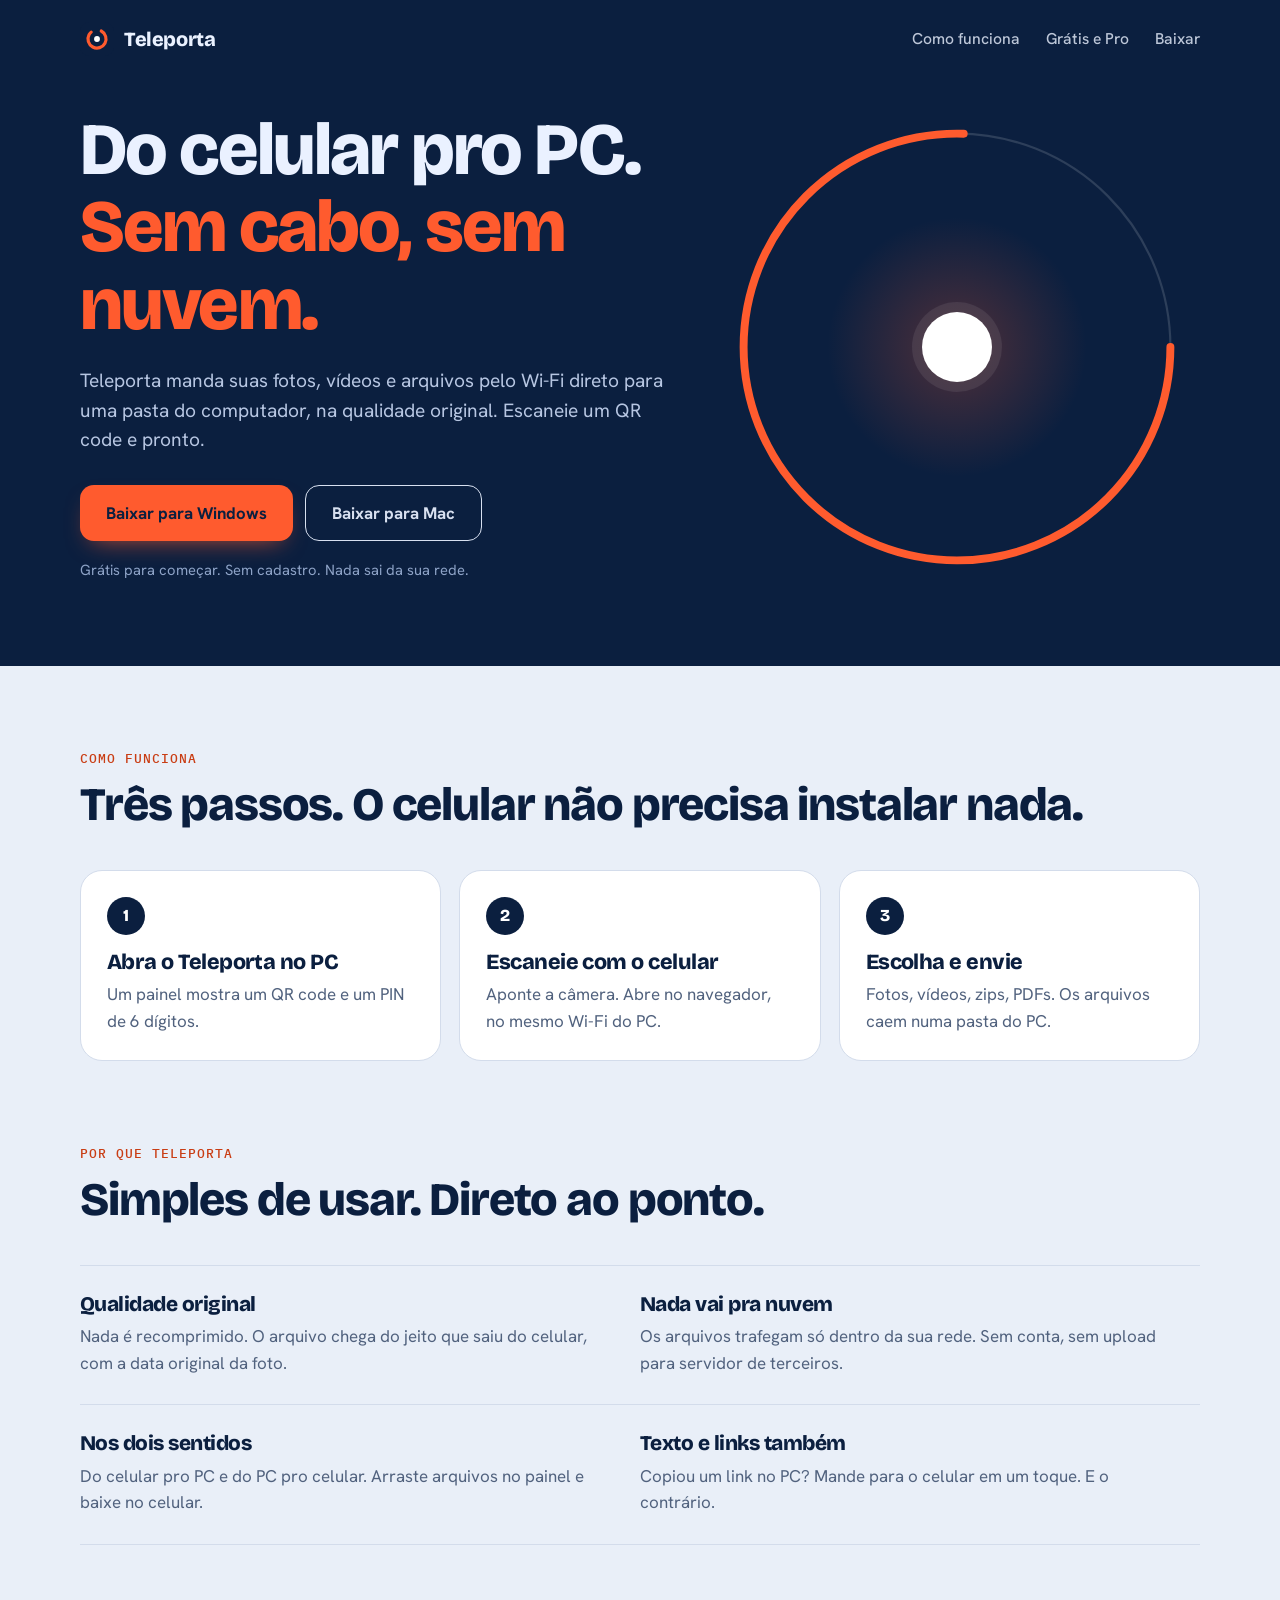
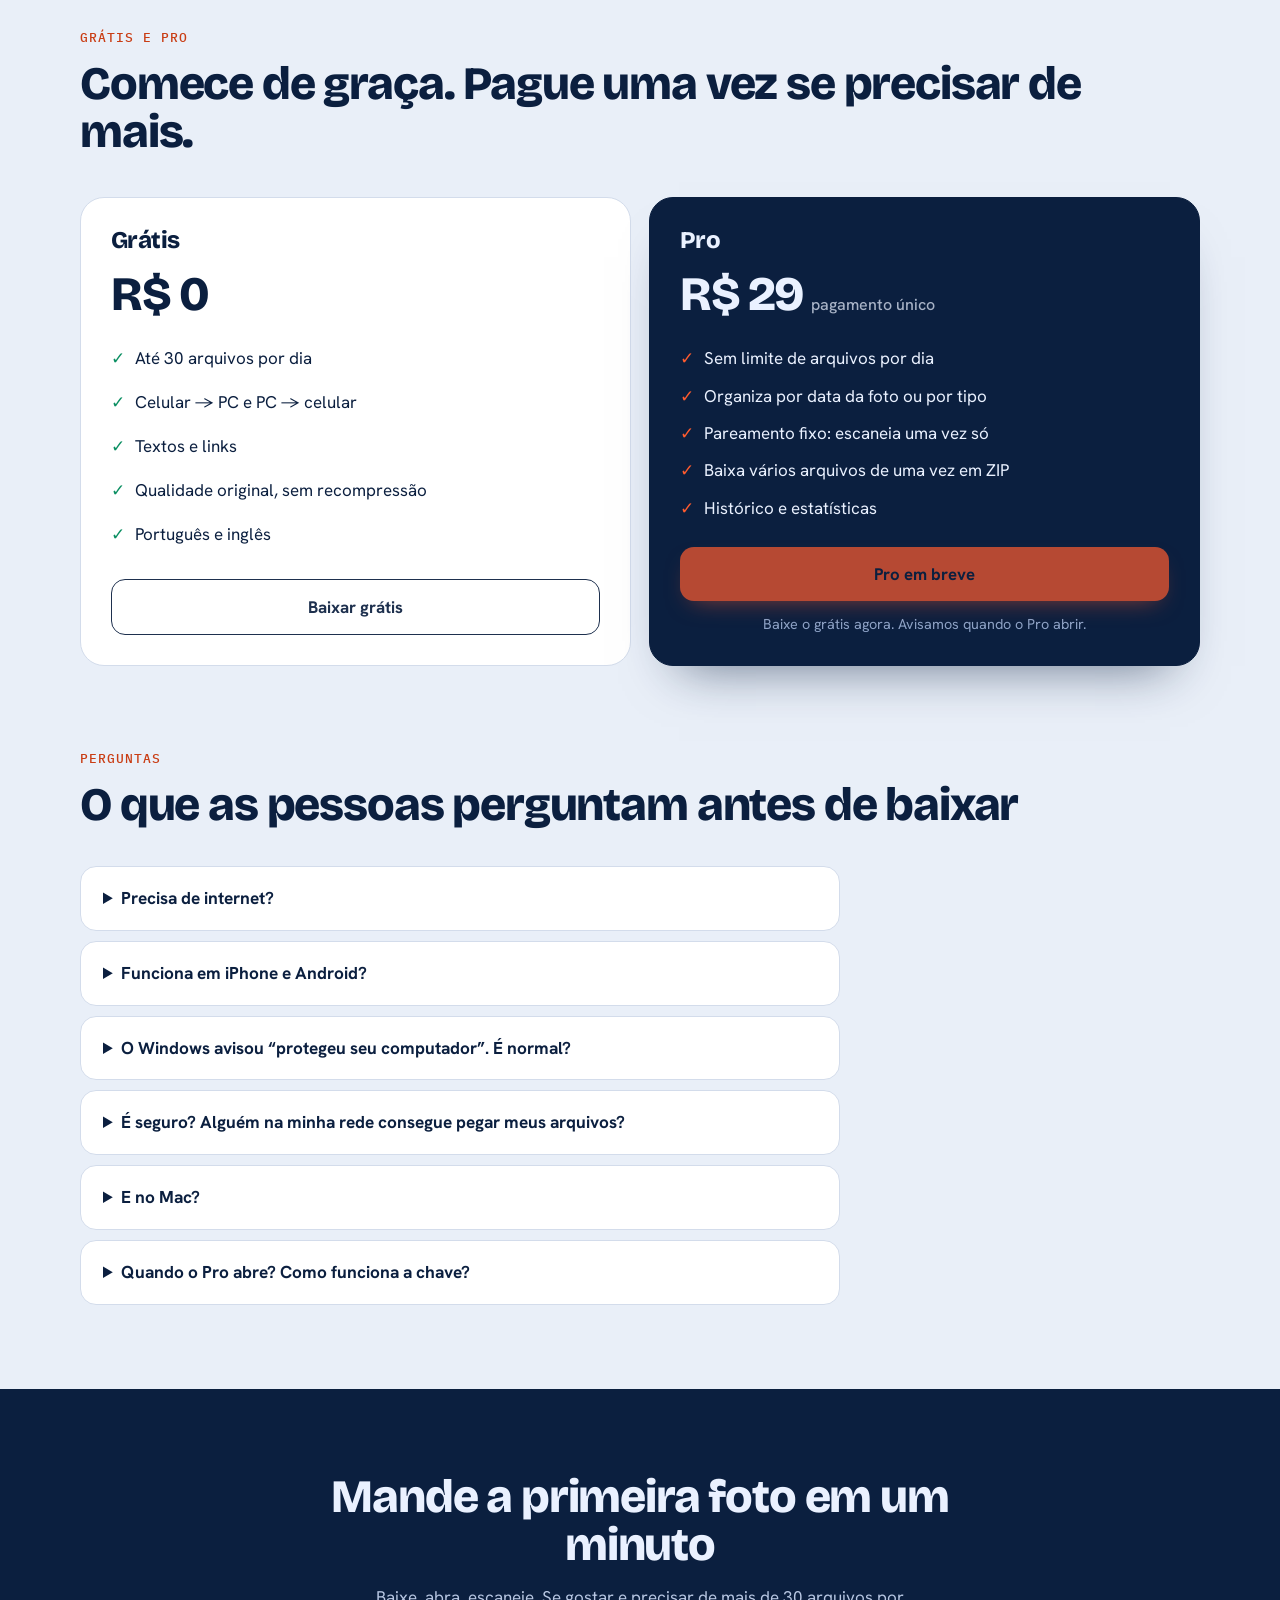
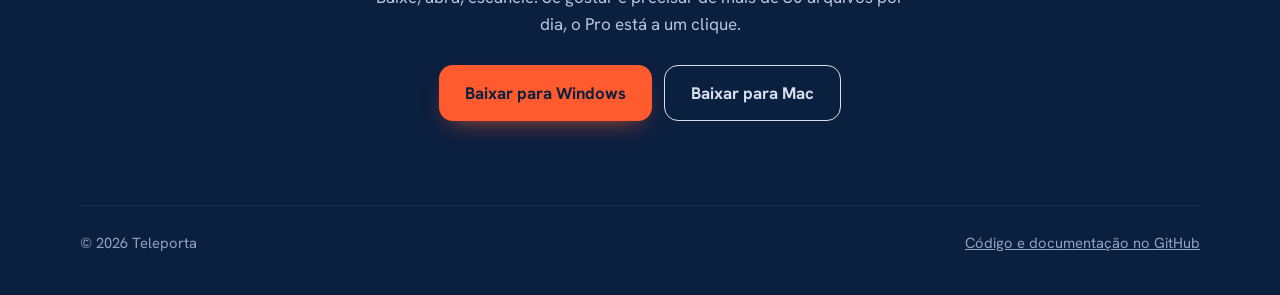
==== site/index.html @ 29b7c04c "Teleporta: transferência de arquivos celular <-> PC pela rede local Servidor Python com painel web, " ====
<!doctype html>
<html lang="pt-BR">
<head>
<meta charset="utf-8">
<meta name="viewport" content="width=device-width, initial-scale=1">
<title>Teleporta — fotos e arquivos do celular pro PC, sem cabo e sem nuvem</title>
<meta name="description" content="Envie fotos, vídeos e arquivos do celular para o PC pelo Wi-Fi, na qualidade original. Escaneie um QR code e pronto. Grátis para começar.">
<meta property="og:title" content="Teleporta — do celular pro PC, sem cabo e sem nuvem">
<meta property="og:description" content="Fotos, vídeos e arquivos pelo seu Wi-Fi, na qualidade original. Sem cadastro.">
<meta name="theme-color" content="#0B1F3F">
<link rel="icon" href="logo.svg">
<link rel="preconnect" href="https://fonts.googleapis.com">
<link rel="preconnect" href="https://fonts.gstatic.com" crossorigin>
<link href="https://fonts.googleapis.com/css2?family=Bricolage+Grotesque:opsz,wght@12..96,600;12..96,800&family=Hanken+Grotesk:wght@400;500;700&family=IBM+Plex+Mono:wght@500&display=swap" rel="stylesheet">
<style>
  :root {
    --marine: #0B1F3F; --marine2: #14305C; --sky: #E9EFF8; --white: #fff; --line: #D3DCEB;
    --ink: #0B1F3F; --mut: #51627E; --orange: #FF5B2E; --orange-text: #C93D14; --ok: #0B8F62;
    --display: "Bricolage Grotesque", "Segoe UI Variable Display", system-ui, sans-serif;
    --body: "Hanken Grotesk", "Segoe UI", system-ui, sans-serif;
    --mono: "IBM Plex Mono", ui-monospace, Consolas, monospace;
  }
  * { box-sizing: border-box; }
  html { scroll-behavior: smooth; }
  body { margin: 0; font: 400 1.0625rem/1.55 var(--body); color: var(--ink); background: var(--sky); -webkit-text-size-adjust: 100%; }
  img, svg { max-width: 100%; }
  a { color: inherit; }
  :focus-visible { outline: 3px solid var(--orange); outline-offset: 3px; }
  .wrap { width: min(1120px, 100% - 40px); margin-inline: auto; }
  h1, h2, h3 { font-family: var(--display); letter-spacing: -.025em; line-height: 1.05; margin: 0; }
  h2 { font-size: clamp(1.9rem, 4.5vw, 2.9rem); font-weight: 800; }
  .eyebrow { font: 500 .8rem var(--mono); letter-spacing: .08em; text-transform: uppercase; color: var(--orange-text); margin: 0 0 14px; }

  .btn { display: inline-flex; align-items: center; justify-content: center; gap: 10px; background: var(--orange); color: var(--marine); font: 700 1.05rem var(--body); padding: 16px 26px; border-radius: 14px; text-decoration: none; border: 0; cursor: pointer; transition: transform .15s, box-shadow .15s; box-shadow: 0 10px 24px -12px rgba(255, 91, 46, .8); }
  .btn:hover { transform: translateY(-2px); }
  .btn.ghost { background: transparent; color: inherit; border: 1.5px solid currentColor; box-shadow: none; opacity: .92; }

  /* ---- hero ---- */
  .hero { background: var(--marine); color: #EAF1FF; overflow: hidden; }
  nav.top { display: flex; align-items: center; justify-content: space-between; padding: 22px 0; }
  .brand { display: flex; align-items: center; gap: 10px; font: 800 1.25rem var(--display); text-decoration: none; letter-spacing: -.02em; }
  .brand img { width: 34px; height: 34px; border-radius: 9px; }
  nav.top .links { display: flex; gap: 26px; font-weight: 500; font-size: .98rem; }
  nav.top .links a { text-decoration: none; opacity: .8; }
  nav.top .links a:hover { opacity: 1; }
  @media (max-width: 640px) { nav.top .links a:not(.keep) { display: none; } }
  .hero-grid { display: grid; grid-template-columns: 1.1fr .9fr; gap: 40px; align-items: center; padding: 34px 0 84px; }
  @media (max-width: 860px) { .hero-grid { grid-template-columns: 1fr; padding-bottom: 56px; } }
  .hero h1 { font-size: clamp(2.5rem, 6.4vw, 4.6rem); font-weight: 800; }
  .hero h1 em { font-style: normal; color: var(--orange); }
  .hero p.lead { font-size: 1.2rem; color: #B7C6E2; max-width: 34em; margin: 22px 0 30px; }
  .cta-row { display: flex; gap: 12px; flex-wrap: wrap; }
  .hero .btn.ghost { color: #EAF1FF; }
  .micro { margin: 18px 0 0; font-size: .92rem; color: #8EA3C7; }

  /* a assinatura: arquivos atravessando o portal */
  .portal-stage { position: relative; aspect-ratio: 1; width: min(440px, 100%); margin-inline: auto; }
  .portal-stage svg.ring { position: absolute; inset: 0; width: 100%; height: 100%; overflow: visible; }
  .portal-stage .spin { transform-box: fill-box; transform-origin: center; animation: spin 26s linear infinite; }
  .portal-stage .glow { position: absolute; inset: 18%; border-radius: 50%; background: radial-gradient(circle, rgba(255, 91, 46, .28), transparent 65%); animation: breathe 3.6s ease-in-out infinite; }
  .pc-dot { position: absolute; inset: 0; display: grid; place-items: center; }
  .pc-dot i { width: 16%; aspect-ratio: 1; border-radius: 50%; background: #fff; box-shadow: 0 0 0 10px rgba(255, 255, 255, .08); }
  .chip { position: absolute; top: 50%; left: 0; display: flex; align-items: center; gap: 8px; background: var(--white); color: var(--marine); font: 500 .8rem var(--mono); padding: 9px 12px; border-radius: 10px; white-space: nowrap; box-shadow: 0 10px 24px -10px rgba(0, 0, 0, .6); opacity: 0; animation: fly 6.6s cubic-bezier(.5, .05, .6, 1) infinite; }
  .chip svg { width: 16px; height: 16px; fill: none; stroke: var(--orange-text); stroke-width: 2; stroke-linecap: round; stroke-linejoin: round; }
  .chip:nth-of-type(1) { margin-top: -88px; animation-delay: 0s; }
  .chip:nth-of-type(2) { margin-top: 6px; animation-delay: 2.2s; }
  .chip:nth-of-type(3) { margin-top: 84px; animation-delay: 4.4s; }
  @keyframes fly {
    0% { transform: translateX(-30%) scale(1); opacity: 0; }
    10% { opacity: 1; }
    62% { transform: translateX(150%) scale(1); opacity: 1; }
    82% { transform: translateX(215%) scale(.2); opacity: 0; }
    100% { transform: translateX(215%) scale(.2); opacity: 0; }
  }
  @keyframes spin { to { transform: rotate(360deg); } }
  @keyframes breathe { 50% { opacity: .55; transform: scale(.92); } }
  @media (max-width: 860px) { .portal-stage { width: min(340px, 100%); } .chip { font-size: .7rem; padding: 7px 9px; } }
  @media (prefers-reduced-motion: reduce) {
    .portal-stage .spin, .portal-stage .glow, .btn { animation: none; transition: none; }
    .chip { animation: none; opacity: 1; transform: translateX(90%); }
  }

  /* ---- seções ---- */
  section { padding: 84px 0; }
  .steps { display: grid; grid-template-columns: repeat(3, 1fr); gap: 18px; margin-top: 40px; counter-reset: s; }
  @media (max-width: 760px) { .steps { grid-template-columns: 1fr; } }
  .step { background: var(--white); border: 1px solid var(--line); border-radius: 22px; padding: 26px; counter-increment: s; }
  .step::before { content: counter(s); display: grid; place-items: center; width: 38px; height: 38px; border-radius: 50%; background: var(--marine); color: #fff; font: 800 1.05rem var(--display); margin-bottom: 16px; }
  .step h3 { font-size: 1.35rem; font-weight: 800; margin-bottom: 8px; }
  .step p { margin: 0; color: var(--mut); }
  .facts { display: grid; grid-template-columns: repeat(2, 1fr); gap: 0; margin-top: 40px; border-top: 1px solid var(--line); }
  @media (max-width: 760px) { .facts { grid-template-columns: 1fr; } }
  .fact { padding: 28px 28px 28px 0; border-bottom: 1px solid var(--line); }
  .fact h3 { font-size: 1.3rem; font-weight: 800; margin-bottom: 8px; }
  .fact p { margin: 0; color: var(--mut); max-width: 32em; }

  .plans { display: grid; grid-template-columns: 1fr 1fr; gap: 18px; margin-top: 40px; align-items: stretch; }
  @media (max-width: 760px) { .plans { grid-template-columns: 1fr; } }
  .plan { background: var(--white); border: 1px solid var(--line); border-radius: 24px; padding: 30px; display: flex; flex-direction: column; }
  .plan.pro { background: var(--marine); color: #EAF1FF; border-color: var(--marine); box-shadow: 0 30px 50px -30px rgba(11, 31, 63, .6); }
  .plan h3 { font-size: 1.5rem; font-weight: 800; }
  .price { font: 800 3rem var(--display); letter-spacing: -.03em; margin: 12px 0 2px; }
  .price small { font: 500 1rem var(--body); letter-spacing: 0; opacity: .7; }
  .plan ul { list-style: none; padding: 0; margin: 20px 0 26px; display: grid; gap: 11px; flex: 1; }
  .plan li { display: flex; gap: 10px; }
  .plan li::before { content: "✓"; font-weight: 800; color: var(--ok); }
  .plan.pro li::before { color: var(--orange); }
  .plan .btn { width: 100%; }
  .plan.pro .note { margin: 12px 0 0; font-size: .9rem; color: #8EA3C7; text-align: center; }
  .plan .note { margin: 12px 0 0; font-size: .9rem; color: var(--mut); text-align: center; }

  details { background: var(--white); border: 1px solid var(--line); border-radius: 16px; padding: 18px 22px; }
  details + details { margin-top: 10px; }
  summary { cursor: pointer; font-weight: 700; font-size: 1.08rem; }
  details p { margin: 12px 0 0; color: var(--mut); }
  .faq { max-width: 760px; margin-top: 36px; }

  .final { background: var(--marine); color: #EAF1FF; text-align: center; }
  .final h2 { max-width: 14em; margin: 0 auto 14px; }
  .final p { color: #B7C6E2; margin: 0 auto 28px; max-width: 32em; }
  .final .cta-row { justify-content: center; }
  footer { background: var(--marine); color: #8EA3C7; padding: 0 0 40px; font-size: .92rem; }
  footer .wrap { display: flex; justify-content: space-between; gap: 16px; flex-wrap: wrap; border-top: 1px solid var(--marine2); padding-top: 26px; }
</style>
</head>
<body>

<header class="hero">
  <div class="wrap">
    <nav class="top">
      <a class="brand" href="#"><img src="logo.svg" alt="">Teleporta</a>
      <div class="links"><a href="#como">Como funciona</a><a href="#planos">Grátis e Pro</a><a class="keep" href="#baixar">Baixar</a></div>
    </nav>
    <div class="hero-grid">
      <div>
        <h1>Do celular pro PC. <em>Sem cabo, sem nuvem.</em></h1>
        <p class="lead">Teleporta manda suas fotos, vídeos e arquivos pelo Wi-Fi direto para uma pasta do computador, na qualidade original. Escaneie um QR code e pronto.</p>
        <div class="cta-row">
          <a class="btn" href="https://github.com/Gabuim12/teleporta/releases/download/v0.1.0-beta/Teleporta-Windows.zip">Baixar para Windows</a>
          <a class="btn ghost" href="https://github.com/Gabuim12/teleporta/releases/download/v0.1.0-beta/Teleporta-Mac.zip">Baixar para Mac</a>
        </div>
        <p class="micro">Grátis para começar. Sem cadastro. Nada sai da sua rede.</p>
      </div>
      <div class="portal-stage" aria-hidden="true">
        <div class="glow"></div>
        <svg class="ring" viewBox="0 0 100 100">
          <circle cx="50" cy="50" r="48.5" fill="none" stroke="rgba(255,255,255,.14)" stroke-width=".5"/>
          <circle class="spin" cx="50" cy="50" r="48.5" fill="none" stroke="#FF5B2E" stroke-width="1.8" stroke-linecap="round" stroke-dasharray="230 75"/>
        </svg>
        <div class="pc-dot"><i></i></div>
        <div class="chip"><svg viewBox="0 0 24 24"><rect x="3" y="4" width="18" height="16" rx="2"/><circle cx="9" cy="10" r="1.6"/><path d="m21 16-5-5-8 9"/></svg>IMG_4821.heic</div>
        <div class="chip"><svg viewBox="0 0 24 24"><rect x="3" y="5" width="13" height="14" rx="2"/><path d="m16 10 5-3v10l-5-3"/></svg>viagem.mp4</div>
        <div class="chip"><svg viewBox="0 0 24 24"><path d="M14 3H7a2 2 0 0 0-2 2v14a2 2 0 0 0 2 2h10a2 2 0 0 0 2-2V8z"/><path d="M14 3v5h5M9 13h6M9 17h6"/></svg>contrato.pdf</div>
      </div>
    </div>
  </div>
</header>

<main>
  <section id="como">
    <div class="wrap">
      <p class="eyebrow">Como funciona</p>
      <h2>Três passos. O celular não precisa instalar nada.</h2>
      <div class="steps">
        <div class="step"><h3>Abra o Teleporta no PC</h3><p>Um painel mostra um QR code e um PIN de 6 dígitos.</p></div>
        <div class="step"><h3>Escaneie com o celular</h3><p>Aponte a câmera. Abre no navegador, no mesmo Wi-Fi do PC.</p></div>
        <div class="step"><h3>Escolha e envie</h3><p>Fotos, vídeos, zips, PDFs. Os arquivos caem numa pasta do PC.</p></div>
      </div>
    </div>
  </section>

  <section style="padding-top:0">
    <div class="wrap">
      <p class="eyebrow">Por que Teleporta</p>
      <h2>Simples de usar. Direto ao ponto.</h2>
      <div class="facts">
        <div class="fact"><h3>Qualidade original</h3><p>Nada é recomprimido. O arquivo chega do jeito que saiu do celular, com a data original da foto.</p></div>
        <div class="fact"><h3>Nada vai pra nuvem</h3><p>Os arquivos trafegam só dentro da sua rede. Sem conta, sem upload para servidor de terceiros.</p></div>
        <div class="fact"><h3>Nos dois sentidos</h3><p>Do celular pro PC e do PC pro celular. Arraste arquivos no painel e baixe no celular.</p></div>
        <div class="fact"><h3>Texto e links também</h3><p>Copiou um link no PC? Mande para o celular em um toque. E o contrário.</p></div>
      </div>
    </div>
  </section>

  <section id="planos" style="padding-top:0">
    <div class="wrap">
      <p class="eyebrow">Grátis e Pro</p>
      <h2>Comece de graça. Pague uma vez se precisar de mais.</h2>
      <div class="plans">
        <div class="plan">
          <h3>Grátis</h3>
          <div class="price">R$ 0</div>
          <ul>
            <li>Até 30 arquivos por dia</li>
            <li>Celular → PC e PC → celular</li>
            <li>Textos e links</li>
            <li>Qualidade original, sem recompressão</li>
            <li>Português e inglês</li>
          </ul>
          <a class="btn ghost" href="#baixar" style="color:var(--ink)">Baixar grátis</a>
        </div>
        <div class="plan pro">
          <h3>Pro</h3>
          <div class="price">R$ 29 <small>pagamento único</small></div>
          <ul>
            <li>Sem limite de arquivos por dia</li>
            <li>Organiza por data da foto ou por tipo</li>
            <li>Pareamento fixo: escaneia uma vez só</li>
            <li>Baixa vários arquivos de uma vez em ZIP</li>
            <li>Histórico e estatísticas</li>
          </ul>
          <span class="btn" aria-disabled="true" style="opacity:.7;cursor:default">Pro em breve</span>
          <p class="note">Baixe o grátis agora. Avisamos quando o Pro abrir.</p>
        </div>
      </div>
    </div>
  </section>

  <section style="padding-top:0">
    <div class="wrap">
      <p class="eyebrow">Perguntas</p>
      <h2>O que as pessoas perguntam antes de baixar</h2>
      <div class="faq">
        <details><summary>Precisa de internet?</summary><p>Não. Basta o PC e o celular estarem no mesmo Wi-Fi (ou o celular no Wi-Fi do PC). Os arquivos não passam pela internet.</p></details>
        <details><summary>Funciona em iPhone e Android?</summary><p>Sim. O celular só usa o navegador (Safari, Chrome, o que você tiver). No iPhone, o app mostra uma dica para enviar HEIC e vídeos em qualidade original.</p></details>
        <details><summary>O Windows avisou “protegeu seu computador”. É normal?</summary><p>É, porque o programa ainda não tem assinatura digital paga. Clique em “Mais informações” e depois em “Executar assim mesmo”. O Teleporta só abre uma porta na sua rede local e você controla com o PIN.</p></details>
        <details><summary>É seguro? Alguém na minha rede consegue pegar meus arquivos?</summary><p>Só quem tiver o PIN de 6 dígitos que aparece no seu PC. Depois de 5 tentativas erradas, o acesso trava por 1 minuto. Em redes públicas, prefira não usar.</p></details>
        <details><summary>E no Mac?</summary><p>Funciona, mas por enquanto roda via script: o pacote inclui um passo a passo curto. Precisa do Python que vem com as Ferramentas de Linha de Comando da Apple.</p></details>
        <details><summary>Quando o Pro abre? Como funciona a chave?</summary><p>Ainda não tem data. Quando abrir, você paga uma vez, recebe uma chave por e-mail e cola no painel, na aba Plano. Funciona offline.</p></details>
      </div>
    </div>
  </section>

  <section class="final" id="baixar">
    <div class="wrap">
      <h2>Mande a primeira foto em um minuto</h2>
      <p>Baixe, abra, escaneie. Se gostar e precisar de mais de 30 arquivos por dia, o Pro está a um clique.</p>
      <div class="cta-row">
        <a class="btn" href="https://github.com/Gabuim12/teleporta/releases/download/v0.1.0-beta/Teleporta-Windows.zip">Baixar para Windows</a>
        <a class="btn ghost" href="https://github.com/Gabuim12/teleporta/releases/download/v0.1.0-beta/Teleporta-Mac.zip" style="color:#EAF1FF">Baixar para Mac</a>
      </div>
    </div>
  </section>
</main>

<footer>
  <div class="wrap">
    <span>© 2026 Teleporta</span>
    <span><a href="https://github.com/Gabuim12/teleporta">Código e documentação no GitHub</a></span>
  </div>
</footer>
</body>
</html>
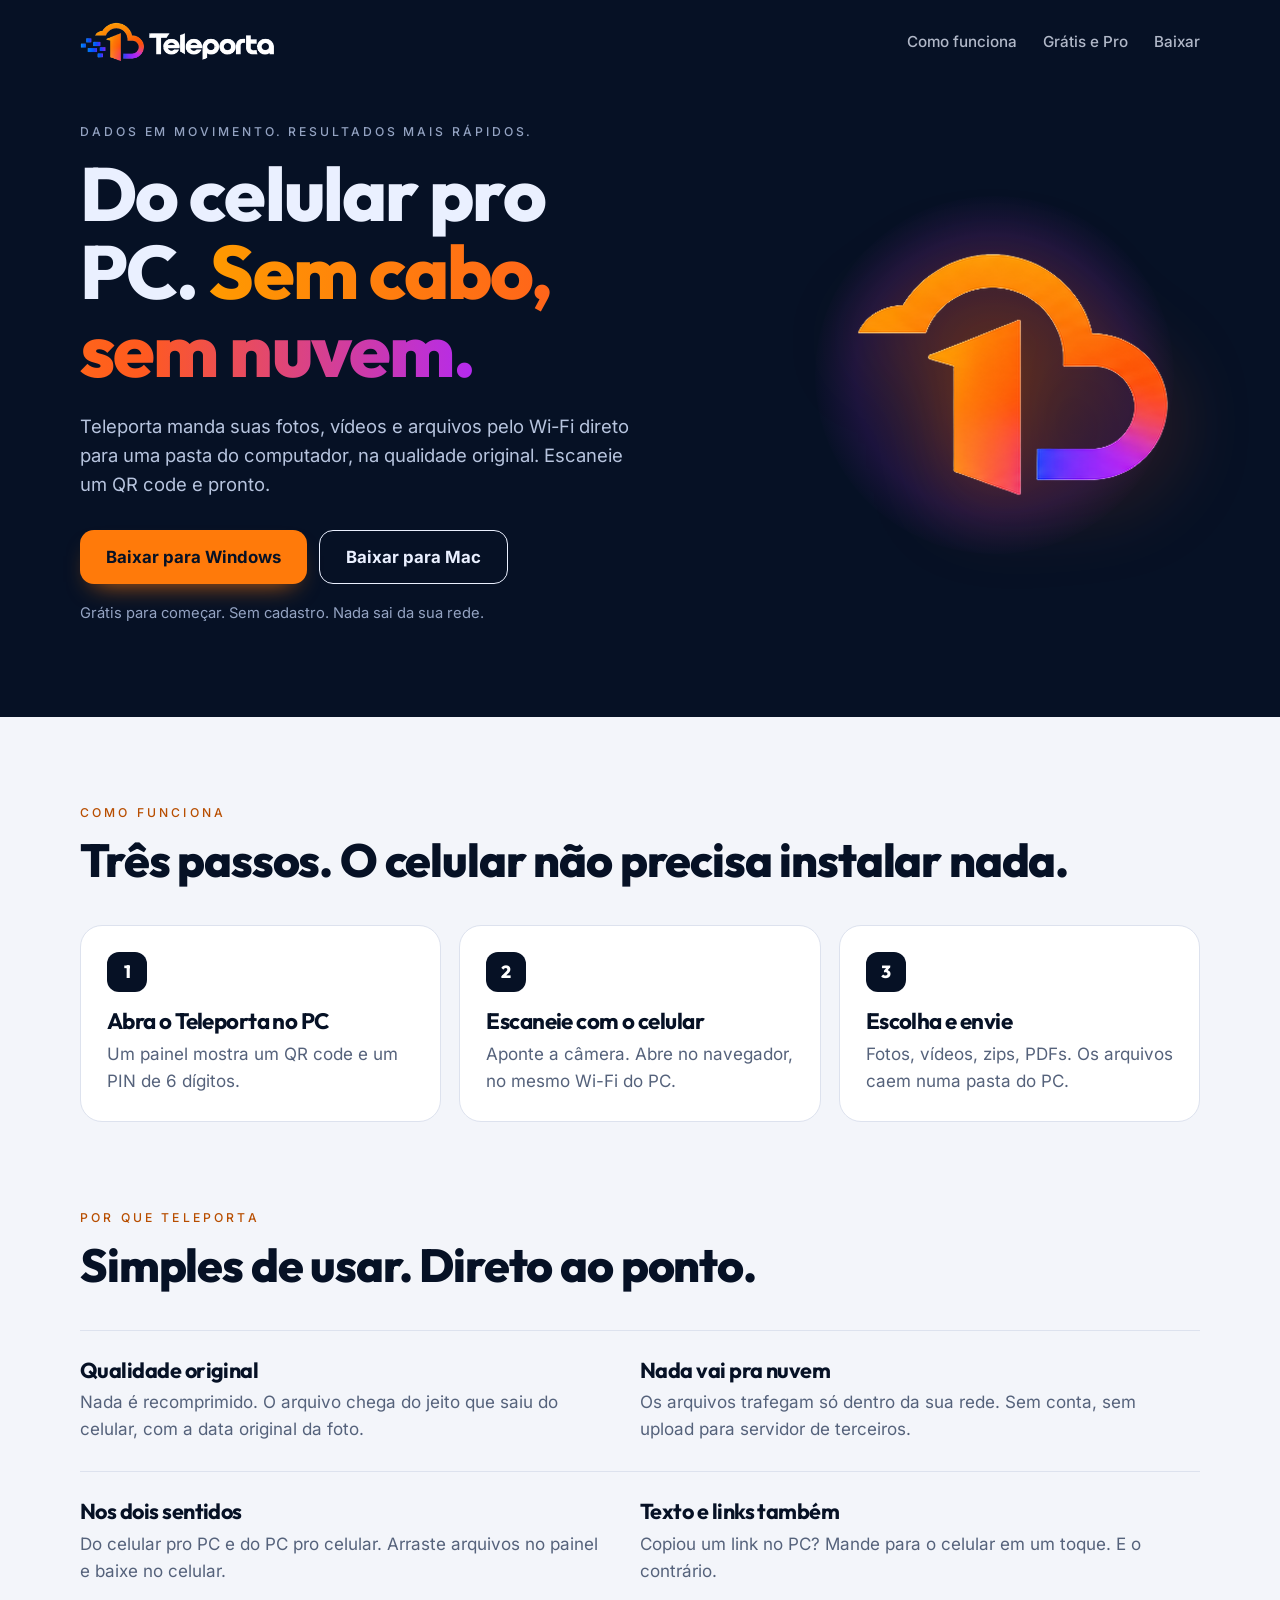
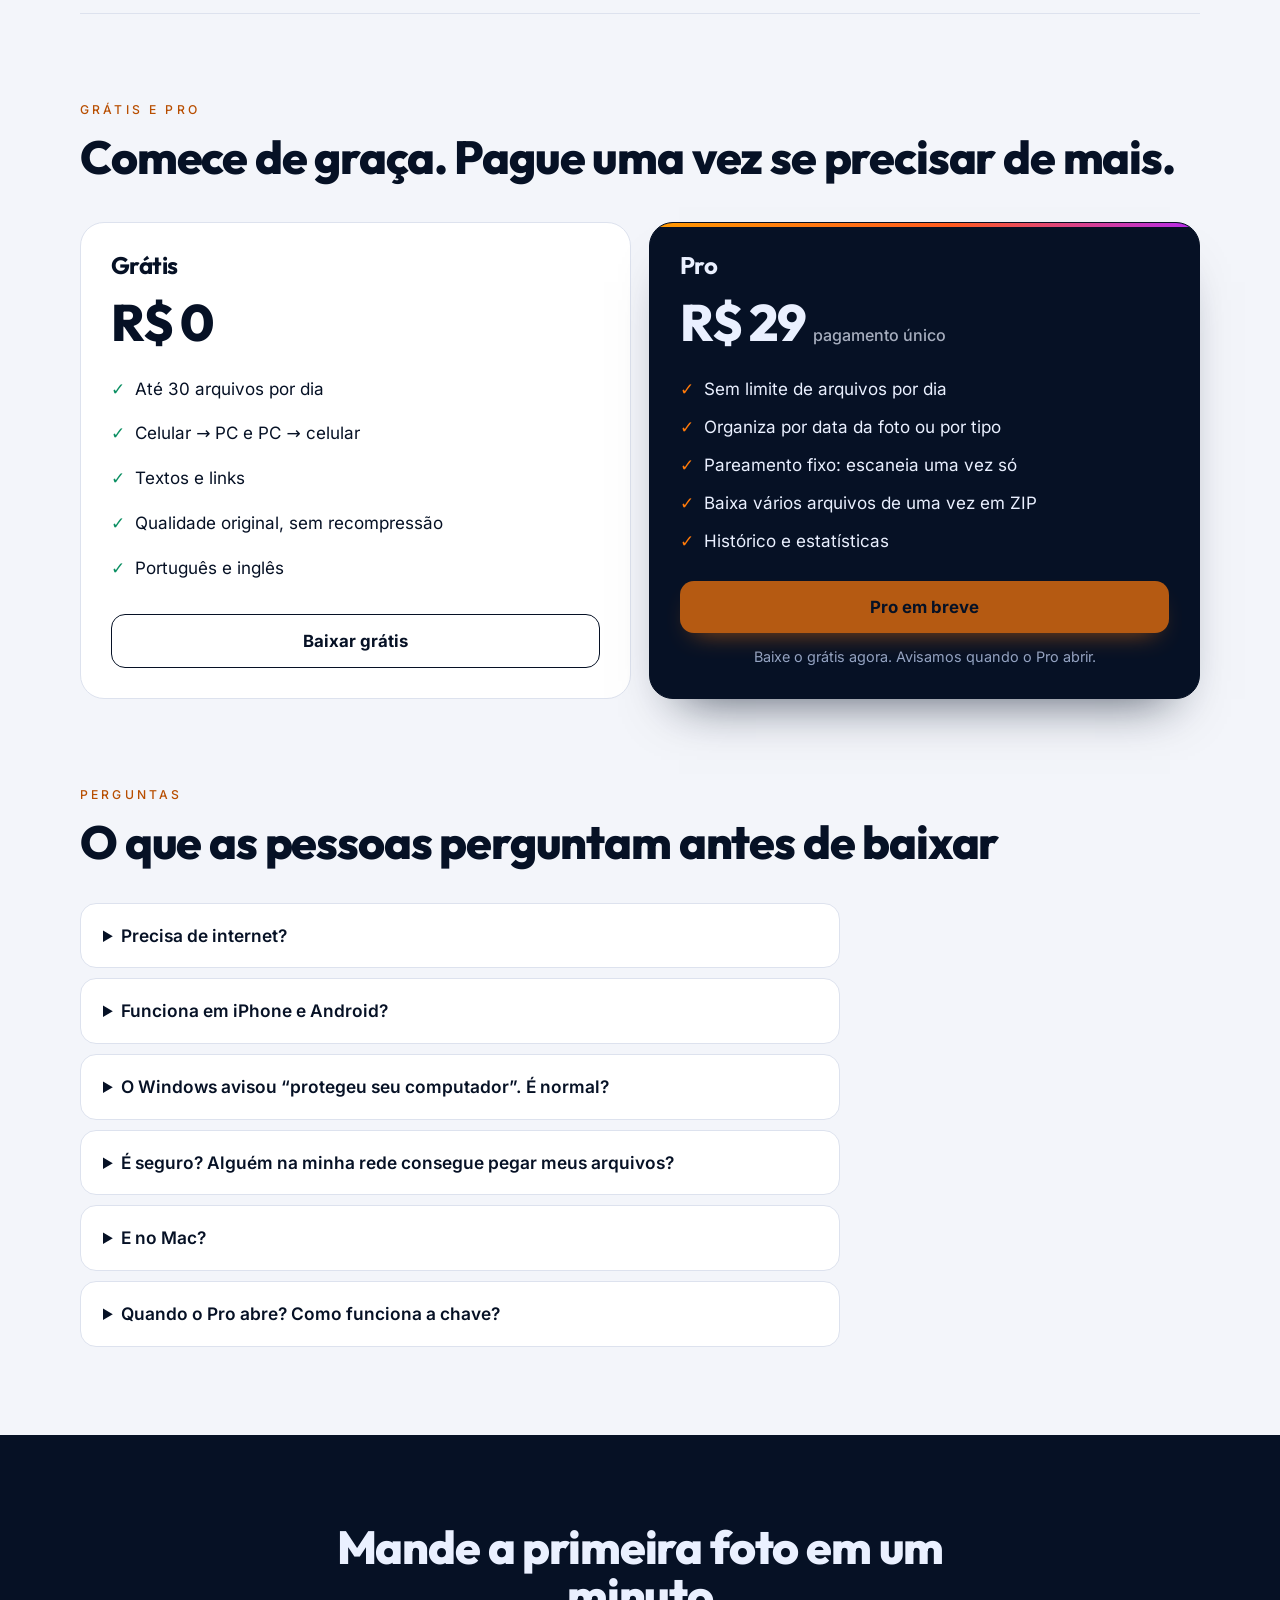
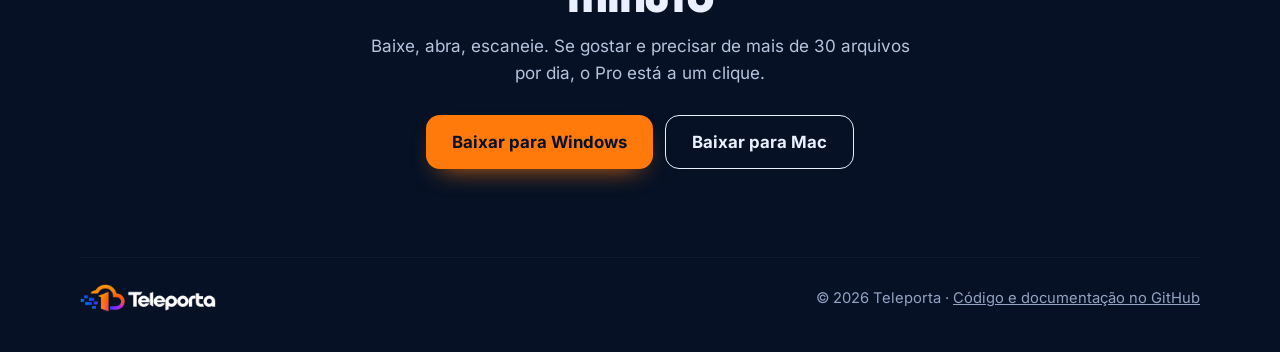
==== commit 42b3365f: "Aplica a identidade visual: logos, ícones, tipografia (Outfit e Inter) e novas cores Logos transpare" ====
--- a/site/index.html
+++ b/site/index.html
@@ -5,122 +5,121 @@
 <meta name="viewport" content="width=device-width, initial-scale=1">
 <title>Teleporta — fotos e arquivos do celular pro PC, sem cabo e sem nuvem</title>
 <meta name="description" content="Envie fotos, vídeos e arquivos do celular para o PC pelo Wi-Fi, na qualidade original. Escaneie um QR code e pronto. Grátis para começar.">
+<meta property="og:type" content="website">
 <meta property="og:title" content="Teleporta — do celular pro PC, sem cabo e sem nuvem">
 <meta property="og:description" content="Fotos, vídeos e arquivos pelo seu Wi-Fi, na qualidade original. Sem cadastro.">
-<meta name="theme-color" content="#0B1F3F">
-<link rel="icon" href="logo.svg">
-<link rel="preconnect" href="https://fonts.googleapis.com">
-<link rel="preconnect" href="https://fonts.gstatic.com" crossorigin>
-<link href="https://fonts.googleapis.com/css2?family=Bricolage+Grotesque:opsz,wght@12..96,600;12..96,800&family=Hanken+Grotesk:wght@400;500;700&family=IBM+Plex+Mono:wght@500&display=swap" rel="stylesheet">
+<meta property="og:image" content="https://teleporta.vercel.app/og.png">
+<meta property="og:url" content="https://teleporta.vercel.app/">
+<meta name="twitter:card" content="summary_large_image">
+<meta name="theme-color" content="#061125">
+<link rel="icon" type="image/png" href="icon.png">
+<link rel="apple-touch-icon" href="apple-touch-icon.png">
+<link rel="preload" href="fonts/outfit.woff2" as="font" type="font/woff2" crossorigin>
+<link rel="preload" href="fonts/inter.woff2" as="font" type="font/woff2" crossorigin>
 <style>
+  @font-face { font-family: "Outfit"; font-weight: 100 900; font-display: swap; src: url(fonts/outfit.woff2) format("woff2"); }
+  @font-face { font-family: "Inter"; font-weight: 100 900; font-display: swap; src: url(fonts/inter.woff2) format("woff2"); }
   :root {
-    --marine: #0B1F3F; --marine2: #14305C; --sky: #E9EFF8; --white: #fff; --line: #D3DCEB;
-    --ink: #0B1F3F; --mut: #51627E; --orange: #FF5B2E; --orange-text: #C93D14; --ok: #0B8F62;
-    --display: "Bricolage Grotesque", "Segoe UI Variable Display", system-ui, sans-serif;
-    --body: "Hanken Grotesk", "Segoe UI", system-ui, sans-serif;
-    --mono: "IBM Plex Mono", ui-monospace, Consolas, monospace;
+    --navy: #061125; --navy2: #0D1B33; --sky: #F3F5FA; --white: #fff; --line: #DDE2EE;
+    --ink: #061125; --mut: #55627B; --orange: #FF7A0A; --orange-text: #B84E00;
+    --blue: #0063FD; --violet: #B42AEF; --ok: #0B8F62;
+    --brand: linear-gradient(90deg, #FF9A00, #FF5A1F 55%, #B42AEF);
+    --display: "Outfit", "Segoe UI Variable Display", system-ui, sans-serif;
+    --body: "Inter", "Segoe UI", system-ui, sans-serif;
   }
   * { box-sizing: border-box; }
   html { scroll-behavior: smooth; }
-  body { margin: 0; font: 400 1.0625rem/1.55 var(--body); color: var(--ink); background: var(--sky); -webkit-text-size-adjust: 100%; }
+  body { margin: 0; font: 400 1.0625rem/1.6 var(--body); color: var(--ink); background: var(--sky); -webkit-text-size-adjust: 100%; }
   img, svg { max-width: 100%; }
   a { color: inherit; }
   :focus-visible { outline: 3px solid var(--orange); outline-offset: 3px; }
   .wrap { width: min(1120px, 100% - 40px); margin-inline: auto; }
-  h1, h2, h3 { font-family: var(--display); letter-spacing: -.025em; line-height: 1.05; margin: 0; }
+  h1, h2, h3 { font-family: var(--display); letter-spacing: -.025em; line-height: 1.04; margin: 0; }
   h2 { font-size: clamp(1.9rem, 4.5vw, 2.9rem); font-weight: 800; }
-  .eyebrow { font: 500 .8rem var(--mono); letter-spacing: .08em; text-transform: uppercase; color: var(--orange-text); margin: 0 0 14px; }
-
-  .btn { display: inline-flex; align-items: center; justify-content: center; gap: 10px; background: var(--orange); color: var(--marine); font: 700 1.05rem var(--body); padding: 16px 26px; border-radius: 14px; text-decoration: none; border: 0; cursor: pointer; transition: transform .15s, box-shadow .15s; box-shadow: 0 10px 24px -12px rgba(255, 91, 46, .8); }
+  .eyebrow { font: 500 .76rem var(--body); letter-spacing: .26em; text-transform: uppercase; color: var(--orange-text); margin: 0 0 16px; }
+
+  .btn { display: inline-flex; align-items: center; justify-content: center; gap: 10px; background: var(--orange); color: var(--navy); font: 700 1.05rem var(--body); padding: 16px 26px; border-radius: 14px; text-decoration: none; border: 0; cursor: pointer; transition: transform .15s; box-shadow: 0 12px 26px -14px rgba(255, 122, 10, .9); }
   .btn:hover { transform: translateY(-2px); }
-  .btn.ghost { background: transparent; color: inherit; border: 1.5px solid currentColor; box-shadow: none; opacity: .92; }
+  .btn.ghost { background: transparent; color: inherit; border: 1.5px solid currentColor; box-shadow: none; }
 
   /* ---- hero ---- */
-  .hero { background: var(--marine); color: #EAF1FF; overflow: hidden; }
+  .hero { background: var(--navy); color: #EAF0FF; overflow: hidden; }
   nav.top { display: flex; align-items: center; justify-content: space-between; padding: 22px 0; }
-  .brand { display: flex; align-items: center; gap: 10px; font: 800 1.25rem var(--display); text-decoration: none; letter-spacing: -.02em; }
-  .brand img { width: 34px; height: 34px; border-radius: 9px; }
-  nav.top .links { display: flex; gap: 26px; font-weight: 500; font-size: .98rem; }
-  nav.top .links a { text-decoration: none; opacity: .8; }
+  nav.top .brand img { height: 40px; width: auto; display: block; }
+  nav.top .links { display: flex; gap: 26px; font-weight: 500; font-size: .95rem; }
+  nav.top .links a { text-decoration: none; opacity: .75; }
   nav.top .links a:hover { opacity: 1; }
-  @media (max-width: 640px) { nav.top .links a:not(.keep) { display: none; } }
-  .hero-grid { display: grid; grid-template-columns: 1.1fr .9fr; gap: 40px; align-items: center; padding: 34px 0 84px; }
-  @media (max-width: 860px) { .hero-grid { grid-template-columns: 1fr; padding-bottom: 56px; } }
-  .hero h1 { font-size: clamp(2.5rem, 6.4vw, 4.6rem); font-weight: 800; }
-  .hero h1 em { font-style: normal; color: var(--orange); }
-  .hero p.lead { font-size: 1.2rem; color: #B7C6E2; max-width: 34em; margin: 22px 0 30px; }
+  @media (max-width: 640px) { nav.top .links a:not(.keep) { display: none; } nav.top .brand img { height: 34px; } }
+  .hero-grid { display: grid; grid-template-columns: 1.05fr .95fr; gap: 40px; align-items: center; padding: 40px 0 92px; }
+  @media (max-width: 860px) { .hero-grid { grid-template-columns: 1fr; padding-bottom: 60px; } }
+  .hero .eyebrow { color: #94A3C2; letter-spacing: .24em; }
+  .hero h1 { font-size: clamp(2.6rem, 6.4vw, 4.7rem); font-weight: 800; }
+  .hero h1 em { font-style: normal; background: var(--brand); -webkit-background-clip: text; background-clip: text; color: transparent; }
+  .hero p.lead { font-size: 1.15rem; color: #B7C4DE; max-width: 34em; margin: 22px 0 30px; }
   .cta-row { display: flex; gap: 12px; flex-wrap: wrap; }
-  .hero .btn.ghost { color: #EAF1FF; }
-  .micro { margin: 18px 0 0; font-size: .92rem; color: #8EA3C7; }
-
-  /* a assinatura: arquivos atravessando o portal */
-  .portal-stage { position: relative; aspect-ratio: 1; width: min(440px, 100%); margin-inline: auto; }
-  .portal-stage svg.ring { position: absolute; inset: 0; width: 100%; height: 100%; overflow: visible; }
-  .portal-stage .spin { transform-box: fill-box; transform-origin: center; animation: spin 26s linear infinite; }
-  .portal-stage .glow { position: absolute; inset: 18%; border-radius: 50%; background: radial-gradient(circle, rgba(255, 91, 46, .28), transparent 65%); animation: breathe 3.6s ease-in-out infinite; }
-  .pc-dot { position: absolute; inset: 0; display: grid; place-items: center; }
-  .pc-dot i { width: 16%; aspect-ratio: 1; border-radius: 50%; background: #fff; box-shadow: 0 0 0 10px rgba(255, 255, 255, .08); }
-  .chip { position: absolute; top: 50%; left: 0; display: flex; align-items: center; gap: 8px; background: var(--white); color: var(--marine); font: 500 .8rem var(--mono); padding: 9px 12px; border-radius: 10px; white-space: nowrap; box-shadow: 0 10px 24px -10px rgba(0, 0, 0, .6); opacity: 0; animation: fly 6.6s cubic-bezier(.5, .05, .6, 1) infinite; }
-  .chip svg { width: 16px; height: 16px; fill: none; stroke: var(--orange-text); stroke-width: 2; stroke-linecap: round; stroke-linejoin: round; }
-  .chip:nth-of-type(1) { margin-top: -88px; animation-delay: 0s; }
-  .chip:nth-of-type(2) { margin-top: 6px; animation-delay: 2.2s; }
-  .chip:nth-of-type(3) { margin-top: 84px; animation-delay: 4.4s; }
-  @keyframes fly {
-    0% { transform: translateX(-30%) scale(1); opacity: 0; }
-    10% { opacity: 1; }
-    62% { transform: translateX(150%) scale(1); opacity: 1; }
-    82% { transform: translateX(215%) scale(.2); opacity: 0; }
-    100% { transform: translateX(215%) scale(.2); opacity: 0; }
+  .hero .btn.ghost { color: #EAF0FF; }
+  .micro { margin: 18px 0 0; font-size: .92rem; color: #94A3C2; }
+
+  /* a assinatura: dados atravessando a porta */
+  .stage { --w: min(460px, 86vw); --travel: calc(var(--w) * .40); position: relative; width: var(--w); aspect-ratio: 1.08; margin-inline: auto; }
+  .stage .glow { position: absolute; inset: 8% 0 8% 22%; border-radius: 50%; background: radial-gradient(circle, rgba(255, 106, 0, .26), rgba(180, 42, 239, .12) 55%, transparent 72%); animation: breathe 4s ease-in-out infinite; }
+  .stage .door { position: absolute; right: 0; top: 50%; width: 70%; height: auto; transform: translateY(-50%); filter: drop-shadow(0 18px 40px rgba(255, 90, 31, .28)); }
+  .px { position: absolute; left: 1%; top: var(--y); width: var(--s); aspect-ratio: 1.6; border-radius: 3px; background: linear-gradient(135deg, #0063FD, #6A4BFF); opacity: 0; animation: stream 4.8s cubic-bezier(.45, 0, .6, 1) infinite; animation-delay: var(--t); box-shadow: 0 0 14px rgba(0, 99, 253, .55); }
+  @keyframes stream {
+    0% { opacity: 0; transform: translateX(0) scale(1); }
+    14% { opacity: 1; }
+    78% { opacity: 1; transform: translateX(var(--travel)) scale(1); }
+    100% { opacity: 0; transform: translateX(calc(var(--travel) * 1.1)) scale(.3); }
   }
-  @keyframes spin { to { transform: rotate(360deg); } }
-  @keyframes breathe { 50% { opacity: .55; transform: scale(.92); } }
-  @media (max-width: 860px) { .portal-stage { width: min(340px, 100%); } .chip { font-size: .7rem; padding: 7px 9px; } }
+  @keyframes breathe { 50% { opacity: .55; transform: scale(.94); } }
   @media (prefers-reduced-motion: reduce) {
-    .portal-stage .spin, .portal-stage .glow, .btn { animation: none; transition: none; }
-    .chip { animation: none; opacity: 1; transform: translateX(90%); }
+    .stage .glow, .btn { animation: none; transition: none; }
+    .px { animation: none; opacity: 1; transform: translateX(calc(var(--travel) * var(--r))); }
   }
 
   /* ---- seções ---- */
-  section { padding: 84px 0; }
+  section { padding: 88px 0; }
   .steps { display: grid; grid-template-columns: repeat(3, 1fr); gap: 18px; margin-top: 40px; counter-reset: s; }
   @media (max-width: 760px) { .steps { grid-template-columns: 1fr; } }
   .step { background: var(--white); border: 1px solid var(--line); border-radius: 22px; padding: 26px; counter-increment: s; }
-  .step::before { content: counter(s); display: grid; place-items: center; width: 38px; height: 38px; border-radius: 50%; background: var(--marine); color: #fff; font: 800 1.05rem var(--display); margin-bottom: 16px; }
-  .step h3 { font-size: 1.35rem; font-weight: 800; margin-bottom: 8px; }
+  .step::before { content: counter(s); display: grid; place-items: center; width: 40px; height: 40px; border-radius: 12px; background: var(--navy); color: #fff; font: 800 1.1rem var(--display); margin-bottom: 18px; }
+  .step h3 { font-size: 1.4rem; font-weight: 700; margin-bottom: 8px; }
   .step p { margin: 0; color: var(--mut); }
-  .facts { display: grid; grid-template-columns: repeat(2, 1fr); gap: 0; margin-top: 40px; border-top: 1px solid var(--line); }
+  .facts { display: grid; grid-template-columns: repeat(2, 1fr); margin-top: 40px; border-top: 1px solid var(--line); }
   @media (max-width: 760px) { .facts { grid-template-columns: 1fr; } }
   .fact { padding: 28px 28px 28px 0; border-bottom: 1px solid var(--line); }
-  .fact h3 { font-size: 1.3rem; font-weight: 800; margin-bottom: 8px; }
+  .fact h3 { font-size: 1.35rem; font-weight: 700; margin-bottom: 8px; }
   .fact p { margin: 0; color: var(--mut); max-width: 32em; }
 
-  .plans { display: grid; grid-template-columns: 1fr 1fr; gap: 18px; margin-top: 40px; align-items: stretch; }
+  .plans { display: grid; grid-template-columns: 1fr 1fr; gap: 18px; margin-top: 40px; }
   @media (max-width: 760px) { .plans { grid-template-columns: 1fr; } }
   .plan { background: var(--white); border: 1px solid var(--line); border-radius: 24px; padding: 30px; display: flex; flex-direction: column; }
-  .plan.pro { background: var(--marine); color: #EAF1FF; border-color: var(--marine); box-shadow: 0 30px 50px -30px rgba(11, 31, 63, .6); }
-  .plan h3 { font-size: 1.5rem; font-weight: 800; }
-  .price { font: 800 3rem var(--display); letter-spacing: -.03em; margin: 12px 0 2px; }
+  .plan.pro { background: var(--navy); color: #EAF0FF; border-color: var(--navy); box-shadow: 0 30px 50px -30px rgba(6, 17, 37, .7); position: relative; overflow: hidden; }
+  .plan.pro::after { content: ""; position: absolute; left: 0; right: 0; top: 0; height: 4px; background: var(--brand); }
+  .plan h3 { font-size: 1.5rem; font-weight: 700; }
+  .price { font: 800 3.2rem var(--display); letter-spacing: -.03em; margin: 12px 0 2px; }
   .price small { font: 500 1rem var(--body); letter-spacing: 0; opacity: .7; }
   .plan ul { list-style: none; padding: 0; margin: 20px 0 26px; display: grid; gap: 11px; flex: 1; }
   .plan li { display: flex; gap: 10px; }
   .plan li::before { content: "✓"; font-weight: 800; color: var(--ok); }
   .plan.pro li::before { color: var(--orange); }
   .plan .btn { width: 100%; }
-  .plan.pro .note { margin: 12px 0 0; font-size: .9rem; color: #8EA3C7; text-align: center; }
   .plan .note { margin: 12px 0 0; font-size: .9rem; color: var(--mut); text-align: center; }
+  .plan.pro .note { color: #94A3C2; }
 
   details { background: var(--white); border: 1px solid var(--line); border-radius: 16px; padding: 18px 22px; }
   details + details { margin-top: 10px; }
-  summary { cursor: pointer; font-weight: 700; font-size: 1.08rem; }
+  summary { cursor: pointer; font-weight: 600; font-size: 1.08rem; }
   details p { margin: 12px 0 0; color: var(--mut); }
   .faq { max-width: 760px; margin-top: 36px; }
 
-  .final { background: var(--marine); color: #EAF1FF; text-align: center; }
+  .final { background: var(--navy); color: #EAF0FF; text-align: center; }
   .final h2 { max-width: 14em; margin: 0 auto 14px; }
-  .final p { color: #B7C6E2; margin: 0 auto 28px; max-width: 32em; }
+  .final p { color: #B7C4DE; margin: 0 auto 28px; max-width: 32em; }
   .final .cta-row { justify-content: center; }
-  footer { background: var(--marine); color: #8EA3C7; padding: 0 0 40px; font-size: .92rem; }
-  footer .wrap { display: flex; justify-content: space-between; gap: 16px; flex-wrap: wrap; border-top: 1px solid var(--marine2); padding-top: 26px; }
+  footer { background: var(--navy); color: #94A3C2; padding: 0 0 40px; font-size: .92rem; }
+  footer .wrap { display: flex; justify-content: space-between; align-items: center; gap: 16px; flex-wrap: wrap; border-top: 1px solid var(--navy2); padding-top: 26px; }
+  footer img { height: 28px; width: auto; display: block; }
 </style>
 </head>
 <body>
@@ -128,11 +127,12 @@
 <header class="hero">
   <div class="wrap">
     <nav class="top">
-      <a class="brand" href="#"><img src="logo.svg" alt="">Teleporta</a>
+      <a class="brand" href="#" aria-label="Teleporta"><img src="logo-branca.png" alt="Teleporta"></a>
       <div class="links"><a href="#como">Como funciona</a><a href="#planos">Grátis e Pro</a><a class="keep" href="#baixar">Baixar</a></div>
     </nav>
     <div class="hero-grid">
       <div>
+        <p class="eyebrow">Dados em movimento. Resultados mais rápidos.</p>
         <h1>Do celular pro PC. <em>Sem cabo, sem nuvem.</em></h1>
         <p class="lead">Teleporta manda suas fotos, vídeos e arquivos pelo Wi-Fi direto para uma pasta do computador, na qualidade original. Escaneie um QR code e pronto.</p>
         <div class="cta-row">
@@ -141,16 +141,17 @@
         </div>
         <p class="micro">Grátis para começar. Sem cadastro. Nada sai da sua rede.</p>
       </div>
-      <div class="portal-stage" aria-hidden="true">
+      <div class="stage" aria-hidden="true">
         <div class="glow"></div>
-        <svg class="ring" viewBox="0 0 100 100">
-          <circle cx="50" cy="50" r="48.5" fill="none" stroke="rgba(255,255,255,.14)" stroke-width=".5"/>
-          <circle class="spin" cx="50" cy="50" r="48.5" fill="none" stroke="#FF5B2E" stroke-width="1.8" stroke-linecap="round" stroke-dasharray="230 75"/>
-        </svg>
-        <div class="pc-dot"><i></i></div>
-        <div class="chip"><svg viewBox="0 0 24 24"><rect x="3" y="4" width="18" height="16" rx="2"/><circle cx="9" cy="10" r="1.6"/><path d="m21 16-5-5-8 9"/></svg>IMG_4821.heic</div>
-        <div class="chip"><svg viewBox="0 0 24 24"><rect x="3" y="5" width="13" height="14" rx="2"/><path d="m16 10 5-3v10l-5-3"/></svg>viagem.mp4</div>
-        <div class="chip"><svg viewBox="0 0 24 24"><path d="M14 3H7a2 2 0 0 0-2 2v14a2 2 0 0 0 2 2h10a2 2 0 0 0 2-2V8z"/><path d="M14 3v5h5M9 13h6M9 17h6"/></svg>contrato.pdf</div>
+        <img class="door" src="porta.png" alt="" width="640" height="505">
+        <i class="px" style="--r:.12;--y:34%;--s:22px;--t:0s"></i>
+        <i class="px" style="--r:.34;--y:42%;--s:34px;--t:.55s"></i>
+        <i class="px" style="--r:.22;--y:49%;--s:18px;--t:1.1s"></i>
+        <i class="px" style="--r:.44;--y:56%;--s:28px;--t:1.65s"></i>
+        <i class="px" style="--r:.18;--y:63%;--s:20px;--t:2.2s"></i>
+        <i class="px" style="--r:.5;--y:38%;--s:16px;--t:2.75s"></i>
+        <i class="px" style="--r:.28;--y:52%;--s:30px;--t:3.3s"></i>
+        <i class="px" style="--r:.38;--y:60%;--s:16px;--t:3.85s"></i>
       </div>
     </div>
   </div>
@@ -237,7 +238,7 @@
       <p>Baixe, abra, escaneie. Se gostar e precisar de mais de 30 arquivos por dia, o Pro está a um clique.</p>
       <div class="cta-row">
         <a class="btn" href="https://github.com/Gabuim12/teleporta/releases/download/v0.1.0-beta/Teleporta-Windows.zip">Baixar para Windows</a>
-        <a class="btn ghost" href="https://github.com/Gabuim12/teleporta/releases/download/v0.1.0-beta/Teleporta-Mac.zip" style="color:#EAF1FF">Baixar para Mac</a>
+        <a class="btn ghost" href="https://github.com/Gabuim12/teleporta/releases/download/v0.1.0-beta/Teleporta-Mac.zip" style="color:#EAF0FF">Baixar para Mac</a>
       </div>
     </div>
   </section>
@@ -245,8 +246,8 @@
 
 <footer>
   <div class="wrap">
-    <span>© 2026 Teleporta</span>
-    <span><a href="https://github.com/Gabuim12/teleporta">Código e documentação no GitHub</a></span>
+    <img src="logo-branca.png" alt="Teleporta">
+    <span>© 2026 Teleporta · <a href="https://github.com/Gabuim12/teleporta">Código e documentação no GitHub</a></span>
   </div>
 </footer>
 </body>
